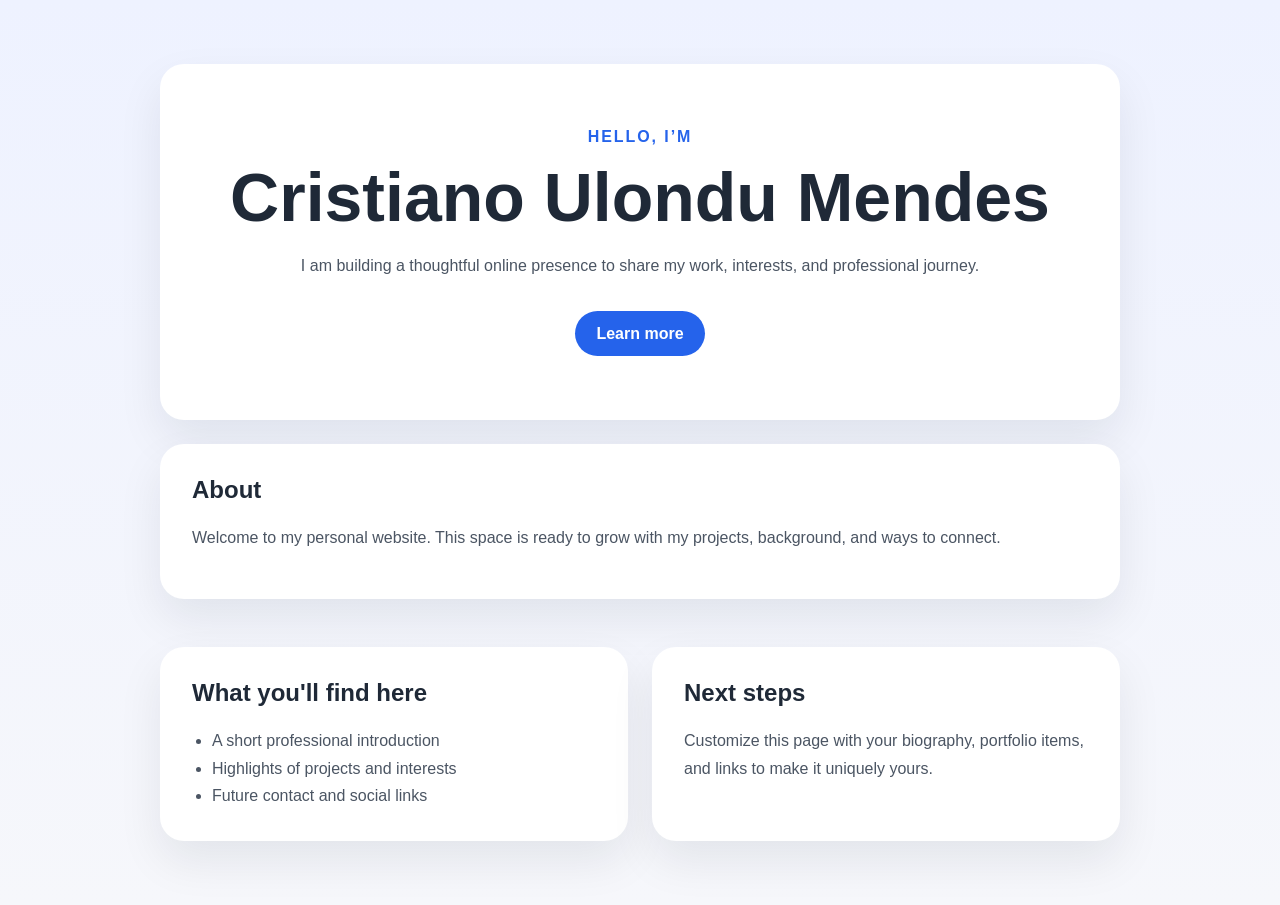
==== index.html @ bff732b7 "Add static personal website Co-authored-by: cristiano-ulondu-mendes <95001155+cristiano-ulondu-mende" ====
<!DOCTYPE html>
<html lang="en">
  <head>
    <meta charset="UTF-8" />
    <meta name="viewport" content="width=device-width, initial-scale=1.0" />
    <title>Cristiano Ulondu Mendes | Personal Website</title>
    <meta
      name="description"
      content="Personal website for Cristiano Ulondu Mendes."
    />
    <link rel="stylesheet" href="style.css" />
  </head>
  <body>
    <main class="page">
      <section class="hero">
        <p class="eyebrow">Hello, I’m</p>
        <h1>Cristiano Ulondu Mendes</h1>
        <p class="intro">
          I am building a thoughtful online presence to share my work, interests,
          and professional journey.
        </p>
        <a class="button" href="#about">Learn more</a>
      </section>

      <section class="card" id="about">
        <h2>About</h2>
        <p>
          Welcome to my personal website. This space is ready to grow with my
          projects, background, and ways to connect.
        </p>
      </section>

      <section class="grid">
        <article class="card">
          <h2>What you'll find here</h2>
          <ul>
            <li>A short professional introduction</li>
            <li>Highlights of projects and interests</li>
            <li>Future contact and social links</li>
          </ul>
        </article>

        <article class="card">
          <h2>Next steps</h2>
          <p>
            Customize this page with your biography, portfolio items, and links
            to make it uniquely yours.
          </p>
        </article>
      </section>
    </main>
  </body>
</html>
---- style.css ----
:root {
  color-scheme: light;
  --background: #f6f7fb;
  --surface: #ffffff;
  --text: #1f2937;
  --muted: #4b5563;
  --accent: #2563eb;
  --shadow: 0 20px 45px rgba(15, 23, 42, 0.08);
}

* {
  box-sizing: border-box;
}

body {
  margin: 0;
  font-family: Arial, Helvetica, sans-serif;
  background: linear-gradient(180deg, #eef2ff 0%, var(--background) 100%);
  color: var(--text);
}

.page {
  width: min(960px, calc(100% - 2rem));
  margin: 0 auto;
  padding: 4rem 0;
}

.hero,
.card {
  background: var(--surface);
  border-radius: 24px;
  box-shadow: var(--shadow);
}

.hero {
  padding: 4rem 2rem;
  text-align: center;
}

.eyebrow {
  margin: 0 0 0.75rem;
  text-transform: uppercase;
  letter-spacing: 0.12em;
  color: var(--accent);
  font-weight: 700;
}

h1,
h2 {
  margin-top: 0;
}

h1 {
  font-size: clamp(2.5rem, 8vw, 4.25rem);
  margin-bottom: 1rem;
}

.intro,
.card p,
.card li {
  color: var(--muted);
  line-height: 1.7;
}

.button {
  display: inline-block;
  margin-top: 1rem;
  padding: 0.85rem 1.35rem;
  border-radius: 999px;
  background: var(--accent);
  color: #ffffff;
  text-decoration: none;
  font-weight: 700;
}

.card {
  margin-top: 1.5rem;
  padding: 2rem;
}

.grid {
  display: grid;
  grid-template-columns: repeat(auto-fit, minmax(260px, 1fr));
  gap: 1.5rem;
  margin-top: 1.5rem;
}

ul {
  padding-left: 1.25rem;
  margin-bottom: 0;
}

@media (max-width: 640px) {
  .page {
    padding: 2rem 0;
  }

  .hero,
  .card {
    border-radius: 20px;
  }

  .hero {
    padding: 3rem 1.5rem;
  }
}
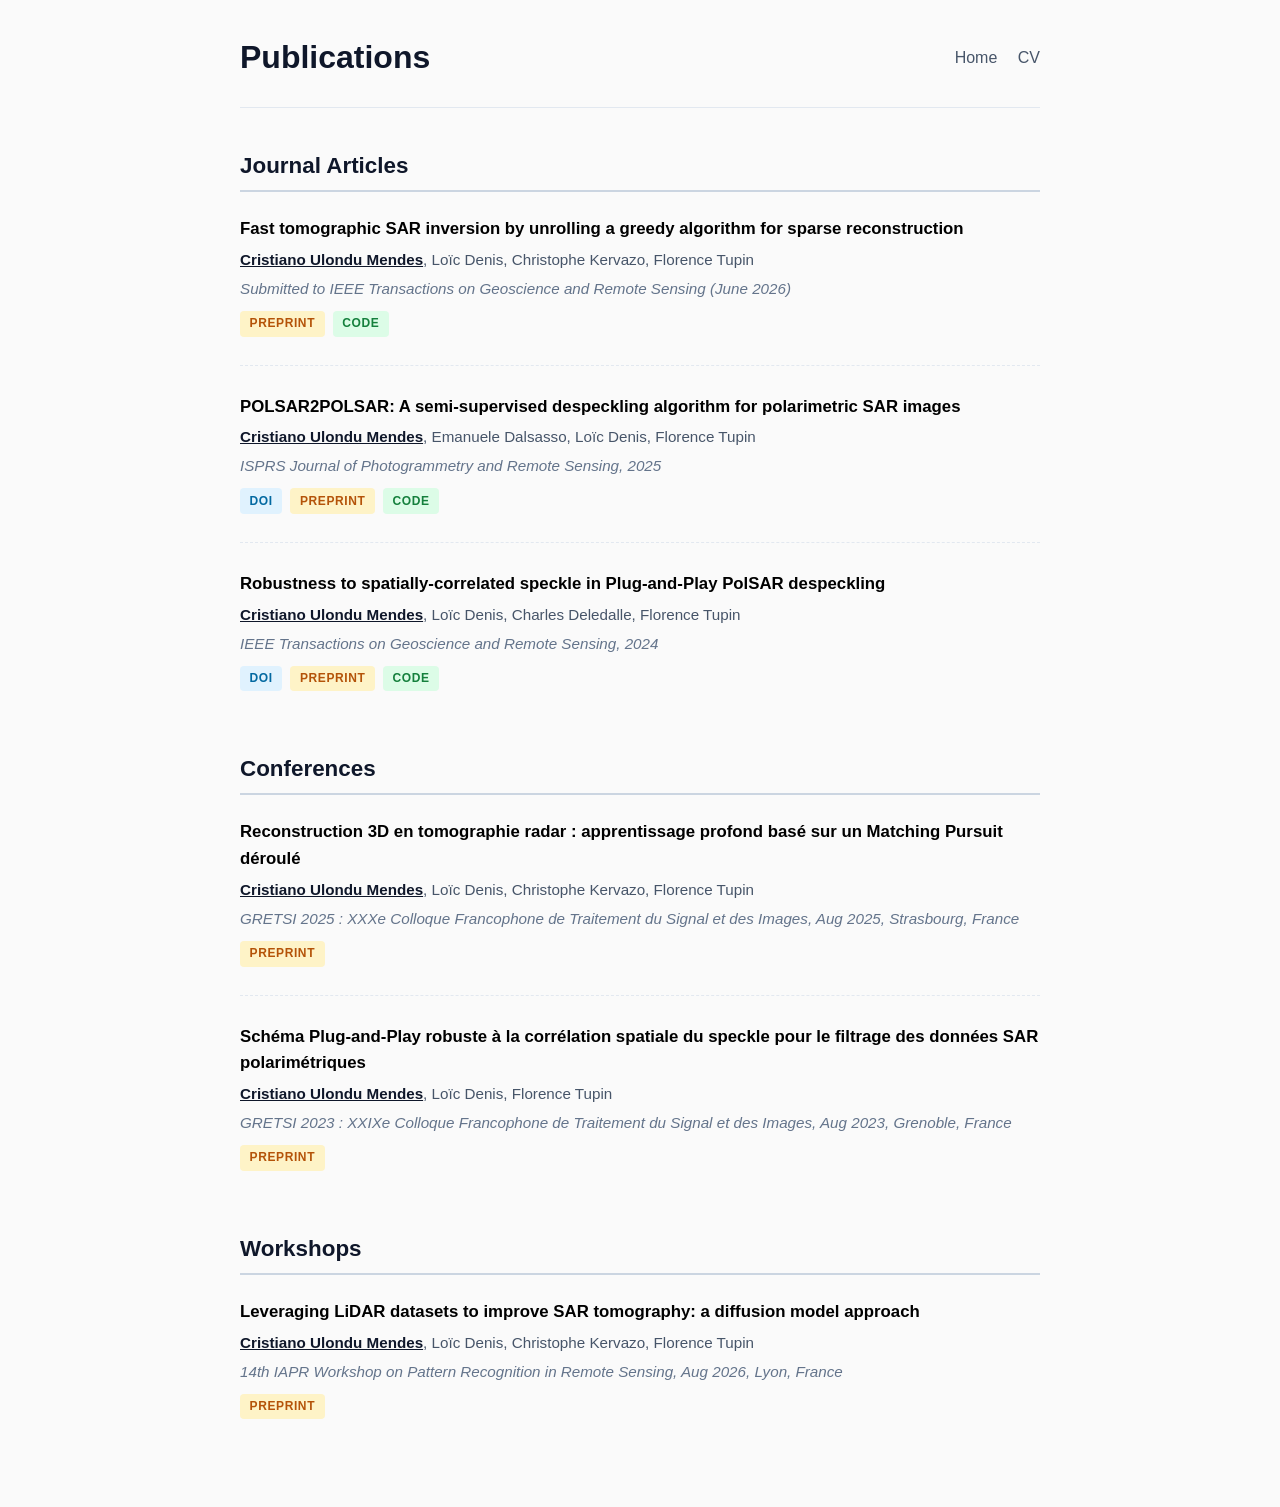
==== commit a219f0b0: "Revamp index.html for publications section and styling Updated the HTML structure to include a publi" ====
--- a/index.html
+++ b/index.html
@@ -1,53 +1,229 @@
 <!DOCTYPE html>
 <html lang="en">
-  <head>
-    <meta charset="UTF-8" />
-    <meta name="viewport" content="width=device-width, initial-scale=1.0" />
-    <title>Cristiano Ulondu Mendes | Personal Website</title>
-    <meta
-      name="description"
-      content="Personal website for Cristiano Ulondu Mendes."
-    />
-    <link rel="stylesheet" href="style.css" />
-  </head>
-  <body>
-    <main class="page">
-      <section class="hero">
-        <p class="eyebrow">Hello, I’m</p>
-        <h1>Cristiano Ulondu Mendes</h1>
-        <p class="intro">
-          I am building a thoughtful online presence to share my work, interests,
-          and professional journey.
-        </p>
-        <a class="button" href="#about">Learn more</a>
-      </section>
-
-      <section class="card" id="about">
-        <h2>About</h2>
-        <p>
-          Welcome to my personal website. This space is ready to grow with my
-          projects, background, and ways to connect.
-        </p>
-      </section>
-
-      <section class="grid">
-        <article class="card">
-          <h2>What you'll find here</h2>
-          <ul>
-            <li>A short professional introduction</li>
-            <li>Highlights of projects and interests</li>
-            <li>Future contact and social links</li>
-          </ul>
-        </article>
-
-        <article class="card">
-          <h2>Next steps</h2>
-          <p>
-            Customize this page with your biography, portfolio items, and links
-            to make it uniquely yours.
-          </p>
-        </article>
-      </section>
-    </main>
-  </body>
+<head>
+  <meta charset="UTF-8">
+  <meta name="viewport" content="width=device-width, initial-scale=1.0">
+  <title>Publications – Cristiano Ulondu Mendes</title>
+  <style>
+    /* Modern Academic Minimalist Style */
+    :root {
+      --primary-color: #0f172a; /* Deep slate */
+      --text-muted: #475569;
+      --bg-badge-doi: #e0f2fe;
+      --text-badge-doi: #0369a1;
+      --bg-badge-print: #fef3c7;
+      --text-badge-print: #b45309;
+      --bg-badge-code: #dcfce7;
+      --text-badge-code: #15803d;
+    }
+
+    body {
+      font-family: -apple-system, BlinkMacSystemFont, "Segoe UI", Roboto, Helvetica, Arial, sans-serif;
+      color: var(--primary-color);
+      line-height: 1.6;
+      max-width: 800px;
+      margin: 0 auto;
+      padding: 2rem 1rem;
+      background-color: #fafafa;
+    }
+
+    header {
+      border-bottom: 1px solid #e2e8f0;
+      padding-bottom: 1.5rem;
+      margin-bottom: 2.5rem;
+      display: flex;
+      justify-content: space-between;
+      align-items: center;
+    }
+
+    header h1 {
+      font-size: 2rem;
+      margin: 0;
+      font-weight: 700;
+    }
+
+    nav a {
+      color: var(--text-muted);
+      text-decoration: none;
+      margin-left: 1rem;
+      font-weight: 500;
+    }
+
+    nav a:hover {
+      color: var(--primary-color);
+      text-decoration: underline;
+    }
+
+    section h2 {
+      font-size: 1.4rem;
+      border-bottom: 2px solid #cbd5e1;
+      padding-bottom: 0.4rem;
+      margin-top: 2rem;
+      margin-bottom: 1.5rem;
+      color: var(--primary-color);
+    }
+
+    .pub-list {
+      list-style: none;
+      padding: 0;
+      margin: 0;
+    }
+
+    .pub-item {
+      margin-bottom: 1.75rem;
+      padding-bottom: 1.75rem;
+      border-bottom: 1px dashed #e2e8f0;
+    }
+
+    .pub-item:last-child {
+      border-bottom: none;
+    }
+
+    .pub-title {
+      font-size: 1.05rem;
+      font-weight: 600;
+      color: #000;
+      margin-bottom: 0.3rem;
+    }
+
+    .pub-authors {
+      color: var(--text-muted);
+      font-size: 0.95rem;
+      margin-bottom: 0.3rem;
+    }
+
+    .pub-authors strong {
+      color: var(--primary-color);
+      text-decoration: underline;
+    }
+
+    .pub-venue {
+      font-style: italic;
+      color: #64748b;
+      font-size: 0.95rem;
+      margin-bottom: 0.6rem;
+    }
+
+    /* Meta Badges Styling */
+    .pub-links {
+      display: flex;
+      gap: 0.5rem;
+      flex-wrap: wrap;
+      margin-top: 0.5rem;
+    }
+
+    .badge {
+      display: inline-flex;
+      align-items: center;
+      padding: 0.2rem 0.6rem;
+      border-radius: 4px;
+      font-size: 0.75rem;
+      font-weight: 600;
+      text-decoration: none;
+      text-transform: uppercase;
+      letter-spacing: 0.05em;
+      transition: opacity 0.2s ease;
+    }
+
+    .badge:hover {
+      opacity: 0.8;
+    }
+
+    .badge-doi { background-color: var(--bg-badge-doi); color: var(--text-badge-doi); }
+    .badge-preprint { background-color: var(--bg-badge-print); color: var(--text-badge-print); }
+    .badge-code { background-color: var(--bg-badge-code); color: var(--text-badge-code); }
+  </style>
+</head>
+<body>
+
+  <header>
+    <h1>Publications</h1>
+    <nav>
+      <a href="index.html">Home</a>
+      <a href="cv.pdf">CV</a>
+    </nav>
+  </header>
+
+  <main>
+    <section>
+      <h2>Journal Articles</h2>
+      <ul class="pub-list">
+
+        <li class="pub-item">
+          <div class="pub-title">Fast tomographic SAR inversion by unrolling a greedy algorithm for sparse reconstruction</div>
+          <div class="pub-authors"><strong>Cristiano Ulondu Mendes</strong>, Loïc Denis, Christophe Kervazo, Florence Tupin</div>
+          <div class="pub-venue">Submitted to IEEE Transactions on Geoscience and Remote Sensing (June 2026)</div>
+          <div class="pub-links">
+            <a href="https://hal.science/hal-05609504" class="badge badge-preprint">Preprint</a>
+            <a href="https://gitlab.telecom-paris.fr/ring/off-grid-tomosar.git" class="badge badge-code">Code</a>
+          </div>
+        </li>
+
+        <li class="pub-item">
+          <div class="pub-title">POLSAR2POLSAR: A semi-supervised despeckling algorithm for polarimetric SAR images</div>
+          <div class="pub-authors"><strong>Cristiano Ulondu Mendes</strong>, Emanuele Dalsasso, Loïc Denis, Florence Tupin</div>
+          <div class="pub-venue">ISPRS Journal of Photogrammetry and Remote Sensing, 2025</div>
+          <div class="pub-links">
+            <a href="https://doi.org/10.1016/j.isprsjprs.2025.01.008" class="badge badge-doi">DOI</a>
+            <a href="https://hal.science/hal-04683566" class="badge badge-preprint">Preprint</a>
+            <a href="https://gitlab.telecom-paris.fr/ring/polsar2polsar" class="badge badge-code">Code</a>
+          </div>
+        </li>
+
+        <li class="pub-item">
+          <div class="pub-title">Robustness to spatially-correlated speckle in Plug-and-Play PolSAR despeckling</div>
+          <div class="pub-authors"><strong>Cristiano Ulondu Mendes</strong>, Loïc Denis, Charles Deledalle, Florence Tupin</div>
+          <div class="pub-venue">IEEE Transactions on Geoscience and Remote Sensing, 2024</div>
+          <div class="pub-links">
+            <a href="https://doi.org/10.1109/TGRS.2024.3432180" class="badge badge-doi">DOI</a>
+            <a href="https://telecom-paris.hal.science/hal-04159195v2" class="badge badge-preprint">Preprint</a>
+            <a href="https://gitlab.telecom-paris.fr/ring/mulog-drunet" class="badge badge-code">Code</a>
+          </div>
+        </li>
+
+      </ul>
+    </section>
+
+    <section>
+      <h2>Conferences</h2>
+      <ul class="pub-list">
+
+        <li class="pub-item">
+          <div class="pub-title">Reconstruction 3D en tomographie radar : apprentissage profond basé sur un Matching Pursuit déroulé</div>
+          <div class="pub-authors"><strong>Cristiano Ulondu Mendes</strong>, Loïc Denis, Christophe Kervazo, Florence Tupin</div>
+          <div class="pub-venue">GRETSI 2025 : XXXe Colloque Francophone de Traitement du Signal et des Images, Aug 2025, Strasbourg, France</div>
+          <div class="pub-links">
+            <a href="https://telecom-paris.hal.science/hal-05248424" class="badge badge-preprint">Preprint</a>
+          </div>
+        </li>
+        
+        <li class="pub-item">
+          <div class="pub-title">Schéma Plug-and-Play robuste à la corrélation spatiale du speckle pour le filtrage des données SAR polarimétriques</div>
+          <div class="pub-authors"><strong>Cristiano Ulondu Mendes</strong>, Loïc Denis, Florence Tupin</div>
+          <div class="pub-venue">GRETSI 2023 : XXIXe Colloque Francophone de Traitement du Signal et des Images, Aug 2023, Grenoble, France</div>
+          <div class="pub-links">
+            <a href="https://telecom-paris.hal.science/hal-04152898v1" class="badge badge-preprint">Preprint</a>
+          </div>
+        </li>
+
+      </ul>
+    </section>
+
+  <section>
+    <h2>Workshops</h2>
+    <ul class="pub-list">
+
+        <li class="pub-item">
+          <div class="pub-title">Leveraging LiDAR datasets to improve SAR tomography: a diffusion model approach</div>
+          <div class="pub-authors"><strong>Cristiano Ulondu Mendes</strong>, Loïc Denis, Christophe Kervazo, Florence Tupin</div>
+          <div class="pub-venue">14th IAPR Workshop on Pattern Recognition in Remote Sensing, Aug 2026, Lyon, France</div>
+          <div class="pub-links">
+            <a href="https://telecom-paris.hal.science/view/index/docid/5689348" class="badge badge-preprint">Preprint</a>
+          </div>
+        </li>
+    </ul>
+  <section>
+  </main>
+
+</body>
 </html>
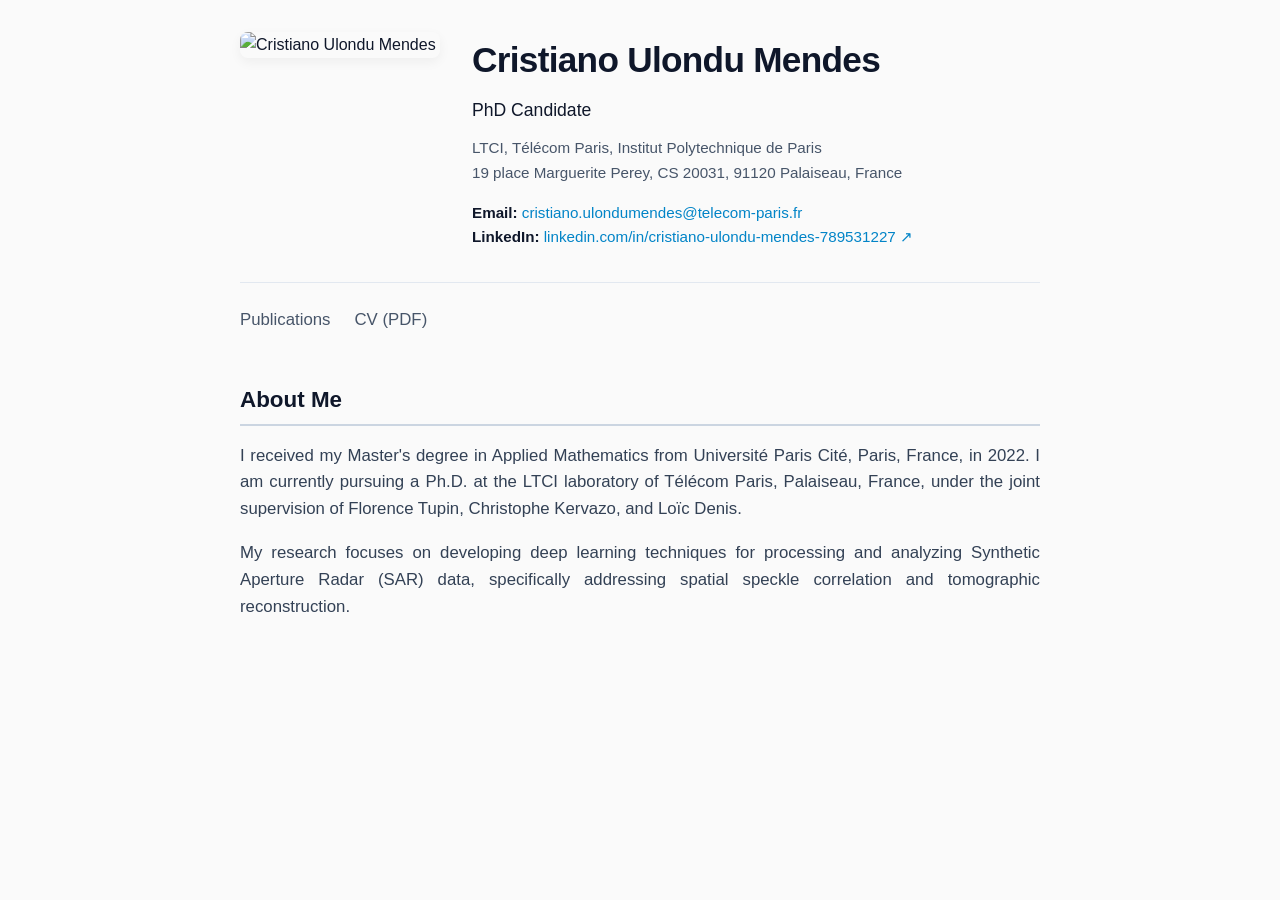
==== commit 26b0b72b: "Revise profile header and add About Me section Updated the title and modified the header structure t" ====
--- a/index.html
+++ b/index.html
@@ -3,18 +3,13 @@
 <head>
   <meta charset="UTF-8">
   <meta name="viewport" content="width=device-width, initial-scale=1.0">
-  <title>Publications – Cristiano Ulondu Mendes</title>
+  <title>Cristiano Ulondu Mendes – PhD Candidate</title>
   <style>
     /* Modern Academic Minimalist Style */
     :root {
       --primary-color: #0f172a; /* Deep slate */
       --text-muted: #475569;
-      --bg-badge-doi: #e0f2fe;
-      --text-badge-doi: #0369a1;
-      --bg-badge-print: #fef3c7;
-      --text-badge-print: #b45309;
-      --bg-badge-code: #dcfce7;
-      --text-badge-code: #15803d;
+      --border-color: #e2e8f0;
     }
 
     body {
@@ -27,26 +22,71 @@
       background-color: #fafafa;
     }
 
-    header {
-      border-bottom: 1px solid #e2e8f0;
-      padding-bottom: 1.5rem;
-      margin-bottom: 2.5rem;
-      display: flex;
-      justify-content: space-between;
-      align-items: center;
+    /* Professional Grid Header */
+    .profile-header {
+      display: grid;
+      grid-template-columns: 200px 1fr;
+      gap: 2rem;
+      align-items: start;
+      border-bottom: 1px solid var(--border-color);
+      padding-bottom: 2rem;
+      margin-bottom: 1.5rem;
     }
 
-    header h1 {
-      font-size: 2rem;
+    .profile-photo {
+      width: 100%;
+      max-width: 200px;
+      height: auto;
+      border-radius: 8px;
+      box-shadow: 0 4px 12px rgba(0, 0, 0, 0.05);
+    }
+
+    .profile-info h1 {
+      font-size: 2.2rem;
+      margin: 0 0 0.5rem 0;
+      font-weight: 700;
+      letter-spacing: -0.02em;
+    }
+
+    .profile-info .title {
+      font-size: 1.1rem;
+      font-weight: 500;
+      color: var(--primary-color);
+      margin: 0 0 0.75rem 0;
+    }
+
+    .profile-info .affiliation {
+      color: var(--text-muted);
+      font-size: 0.95rem;
+      margin: 0 0 1rem 0;
+    }
+
+    .profile-info .contact {
+      font-size: 0.95rem;
       margin: 0;
-      font-weight: 700;
+    }
+
+    .profile-info .contact a {
+      color: #0284c7;
+      text-decoration: none;
+    }
+
+    .profile-info .contact a:hover {
+      text-decoration: underline;
+    }
+
+    /* Shared Navigation Structure */
+    nav {
+      display: flex;
+      gap: 1.5rem;
+      margin-bottom: 3rem;
     }
 
     nav a {
       color: var(--text-muted);
       text-decoration: none;
-      margin-left: 1rem;
       font-weight: 500;
+      font-size: 1.05rem;
     }
 
     nav a:hover {
@@ -54,175 +94,72 @@
       text-decoration: underline;
     }
 
+    /* Content Sections */
     section h2 {
       font-size: 1.4rem;
       border-bottom: 2px solid #cbd5e1;
       padding-bottom: 0.4rem;
-      margin-top: 2rem;
-      margin-bottom: 1.5rem;
+      margin-top: 0;
+      margin-bottom: 1rem;
       color: var(--primary-color);
     }
 
-    .pub-list {
-      list-style: none;
-      padding: 0;
-      margin: 0;
+    section p {
+      color: #334155;
+      font-size: 1.05rem;
+      text-align: justify;
     }
 
-    .pub-item {
-      margin-bottom: 1.75rem;
-      padding-bottom: 1.75rem;
-      border-bottom: 1px dashed #e2e8f0;
+    /* Responsive adjustments for smaller screens */
+    @media (max-width: 600px) {
+      .profile-header {
+        grid-template-columns: 1fr;
+        justify-items: center;
+        text-align: center;
+        gap: 1.5rem;
+      }
+      
+      nav {
+        justify-content: center;
+      }
     }
-
-    .pub-item:last-child {
-      border-bottom: none;
-    }
-
-    .pub-title {
-      font-size: 1.05rem;
-      font-weight: 600;
-      color: #000;
-      margin-bottom: 0.3rem;
-    }
-
-    .pub-authors {
-      color: var(--text-muted);
-      font-size: 0.95rem;
-      margin-bottom: 0.3rem;
-    }
-
-    .pub-authors strong {
-      color: var(--primary-color);
-      text-decoration: underline;
-    }
-
-    .pub-venue {
-      font-style: italic;
-      color: #64748b;
-      font-size: 0.95rem;
-      margin-bottom: 0.6rem;
-    }
-
-    /* Meta Badges Styling */
-    .pub-links {
-      display: flex;
-      gap: 0.5rem;
-      flex-wrap: wrap;
-      margin-top: 0.5rem;
-    }
-
-    .badge {
-      display: inline-flex;
-      align-items: center;
-      padding: 0.2rem 0.6rem;
-      border-radius: 4px;
-      font-size: 0.75rem;
-      font-weight: 600;
-      text-decoration: none;
-      text-transform: uppercase;
-      letter-spacing: 0.05em;
-      transition: opacity 0.2s ease;
-    }
-
-    .badge:hover {
-      opacity: 0.8;
-    }
-
-    .badge-doi { background-color: var(--bg-badge-doi); color: var(--text-badge-doi); }
-    .badge-preprint { background-color: var(--bg-badge-print); color: var(--text-badge-print); }
-    .badge-code { background-color: var(--bg-badge-code); color: var(--text-badge-code); }
   </style>
 </head>
 <body>
 
-  <header>
-    <h1>Publications</h1>
-    <nav>
-      <a href="index.html">Home</a>
-      <a href="cv.pdf">CV</a>
-    </nav>
+  <header class="profile-header">
+    <img src="images/photo_Cristiano.jpg" alt="Cristiano Ulondu Mendes" class="profile-photo">
+    
+    <div class="profile-info">
+      <h1>Cristiano Ulondu Mendes</h1>
+      <p class="title">PhD Candidate</p>
+      <p class="affiliation">
+        LTCI, Télécom Paris, Institut Polytechnique de Paris<br>
+        19 place Marguerite Perey, CS 20031, 91120 Palaiseau, France
+      </p>
+      <p class="contact">
+        <strong>Email:</strong> <a href="mailto:cristiano.ulondumendes@telecom-paris.fr">cristiano.ulondumendes@telecom-paris.fr</a><br>
+        <strong>LinkedIn:</strong> <a href="www.linkedin.com/in/cristiano-ulondu-mendes-789531227" target="blank" rel="noopener noreferrer">linkedin.com/in/cristiano-ulondu-mendes-789531227 ↗</a>
+      </p>
+    </div>
   </header>
+
+  <nav>
+    <a href="publications.html">Publications</a>
+    <a href="cv.pdf" target="_blank">CV (PDF)</a>
+  </nav>
 
   <main>
     <section>
-      <h2>Journal Articles</h2>
-      <ul class="pub-list">
-
-        <li class="pub-item">
-          <div class="pub-title">Fast tomographic SAR inversion by unrolling a greedy algorithm for sparse reconstruction</div>
-          <div class="pub-authors"><strong>Cristiano Ulondu Mendes</strong>, Loïc Denis, Christophe Kervazo, Florence Tupin</div>
-          <div class="pub-venue">Submitted to IEEE Transactions on Geoscience and Remote Sensing (June 2026)</div>
-          <div class="pub-links">
-            <a href="https://hal.science/hal-05609504" class="badge badge-preprint">Preprint</a>
-            <a href="https://gitlab.telecom-paris.fr/ring/off-grid-tomosar.git" class="badge badge-code">Code</a>
-          </div>
-        </li>
-
-        <li class="pub-item">
-          <div class="pub-title">POLSAR2POLSAR: A semi-supervised despeckling algorithm for polarimetric SAR images</div>
-          <div class="pub-authors"><strong>Cristiano Ulondu Mendes</strong>, Emanuele Dalsasso, Loïc Denis, Florence Tupin</div>
-          <div class="pub-venue">ISPRS Journal of Photogrammetry and Remote Sensing, 2025</div>
-          <div class="pub-links">
-            <a href="https://doi.org/10.1016/j.isprsjprs.2025.01.008" class="badge badge-doi">DOI</a>
-            <a href="https://hal.science/hal-04683566" class="badge badge-preprint">Preprint</a>
-            <a href="https://gitlab.telecom-paris.fr/ring/polsar2polsar" class="badge badge-code">Code</a>
-          </div>
-        </li>
-
-        <li class="pub-item">
-          <div class="pub-title">Robustness to spatially-correlated speckle in Plug-and-Play PolSAR despeckling</div>
-          <div class="pub-authors"><strong>Cristiano Ulondu Mendes</strong>, Loïc Denis, Charles Deledalle, Florence Tupin</div>
-          <div class="pub-venue">IEEE Transactions on Geoscience and Remote Sensing, 2024</div>
-          <div class="pub-links">
-            <a href="https://doi.org/10.1109/TGRS.2024.3432180" class="badge badge-doi">DOI</a>
-            <a href="https://telecom-paris.hal.science/hal-04159195v2" class="badge badge-preprint">Preprint</a>
-            <a href="https://gitlab.telecom-paris.fr/ring/mulog-drunet" class="badge badge-code">Code</a>
-          </div>
-        </li>
-
-      </ul>
+      <h2>About Me</h2>
+      <p>
+        I received my Master's degree in Applied Mathematics from Université Paris Cité, Paris, France, in 2022. 
+        I am currently pursuing a Ph.D. at the LTCI laboratory of Télécom Paris, Palaiseau, France, under the joint supervision of Florence Tupin, Christophe Kervazo, and Loïc Denis.
+      </p>
+      <p>
+        My research focuses on developing deep learning techniques for processing and analyzing Synthetic Aperture Radar (SAR) data, specifically addressing spatial speckle correlation and tomographic reconstruction.
+      </p>
     </section>
-
-    <section>
-      <h2>Conferences</h2>
-      <ul class="pub-list">
-
-        <li class="pub-item">
-          <div class="pub-title">Reconstruction 3D en tomographie radar : apprentissage profond basé sur un Matching Pursuit déroulé</div>
-          <div class="pub-authors"><strong>Cristiano Ulondu Mendes</strong>, Loïc Denis, Christophe Kervazo, Florence Tupin</div>
-          <div class="pub-venue">GRETSI 2025 : XXXe Colloque Francophone de Traitement du Signal et des Images, Aug 2025, Strasbourg, France</div>
-          <div class="pub-links">
-            <a href="https://telecom-paris.hal.science/hal-05248424" class="badge badge-preprint">Preprint</a>
-          </div>
-        </li>
-        
-        <li class="pub-item">
-          <div class="pub-title">Schéma Plug-and-Play robuste à la corrélation spatiale du speckle pour le filtrage des données SAR polarimétriques</div>
-          <div class="pub-authors"><strong>Cristiano Ulondu Mendes</strong>, Loïc Denis, Florence Tupin</div>
-          <div class="pub-venue">GRETSI 2023 : XXIXe Colloque Francophone de Traitement du Signal et des Images, Aug 2023, Grenoble, France</div>
-          <div class="pub-links">
-            <a href="https://telecom-paris.hal.science/hal-04152898v1" class="badge badge-preprint">Preprint</a>
-          </div>
-        </li>
-
-      </ul>
-    </section>
-
-  <section>
-    <h2>Workshops</h2>
-    <ul class="pub-list">
-
-        <li class="pub-item">
-          <div class="pub-title">Leveraging LiDAR datasets to improve SAR tomography: a diffusion model approach</div>
-          <div class="pub-authors"><strong>Cristiano Ulondu Mendes</strong>, Loïc Denis, Christophe Kervazo, Florence Tupin</div>
-          <div class="pub-venue">14th IAPR Workshop on Pattern Recognition in Remote Sensing, Aug 2026, Lyon, France</div>
-          <div class="pub-links">
-            <a href="https://telecom-paris.hal.science/view/index/docid/5689348" class="badge badge-preprint">Preprint</a>
-          </div>
-        </li>
-    </ul>
-  <section>
   </main>
 
 </body>
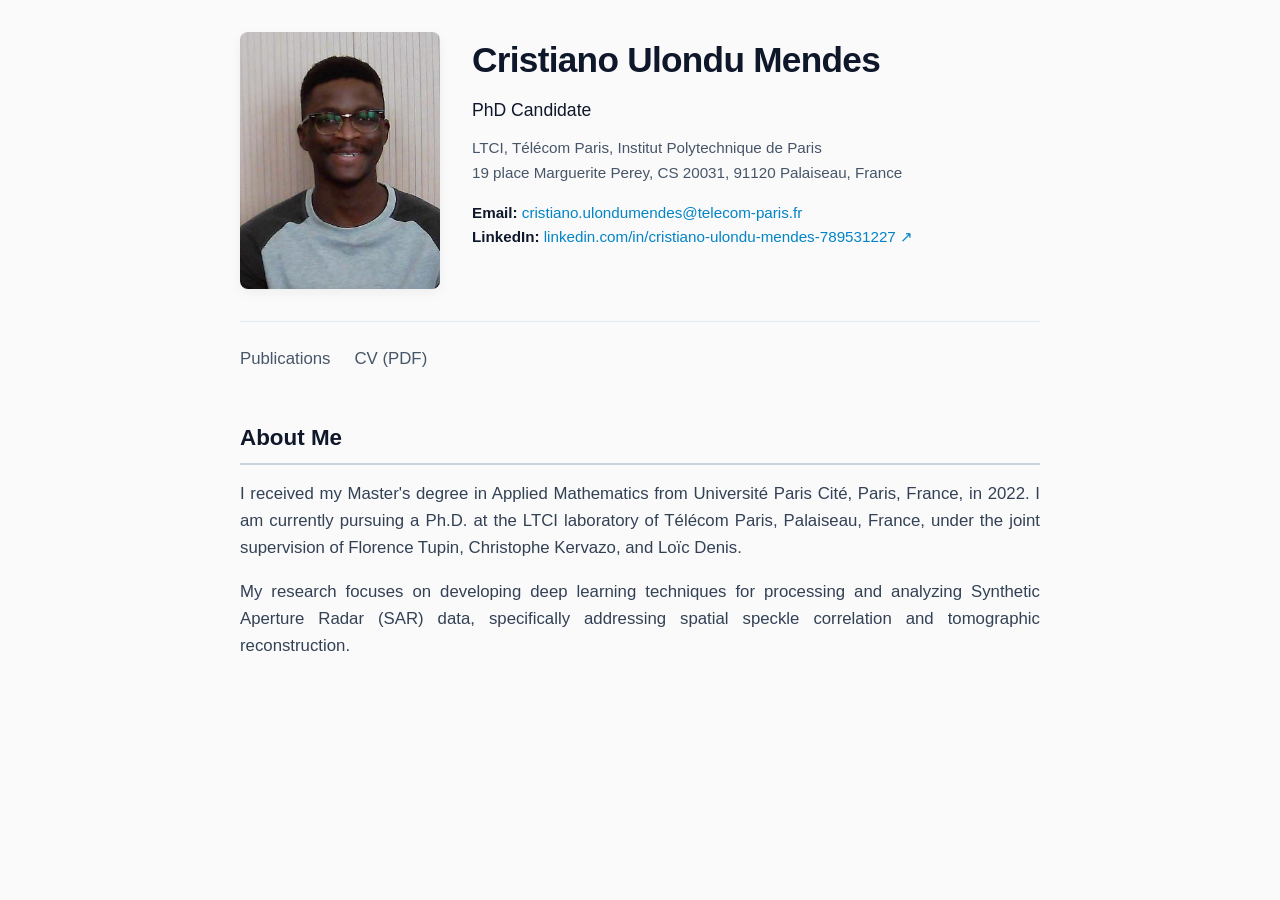
==== commit c88fdfa7: "Update profile photo source in index.html" ====
--- a/index.html
+++ b/index.html
@@ -128,7 +128,7 @@
 <body>
 
   <header class="profile-header">
-    <img src="images/photo_Cristiano.jpg" alt="Cristiano Ulondu Mendes" class="profile-photo">
+    <img src="photo_Cristiano.jpg" alt="Cristiano Ulondu Mendes" class="profile-photo">
     
     <div class="profile-info">
       <h1>Cristiano Ulondu Mendes</h1>
